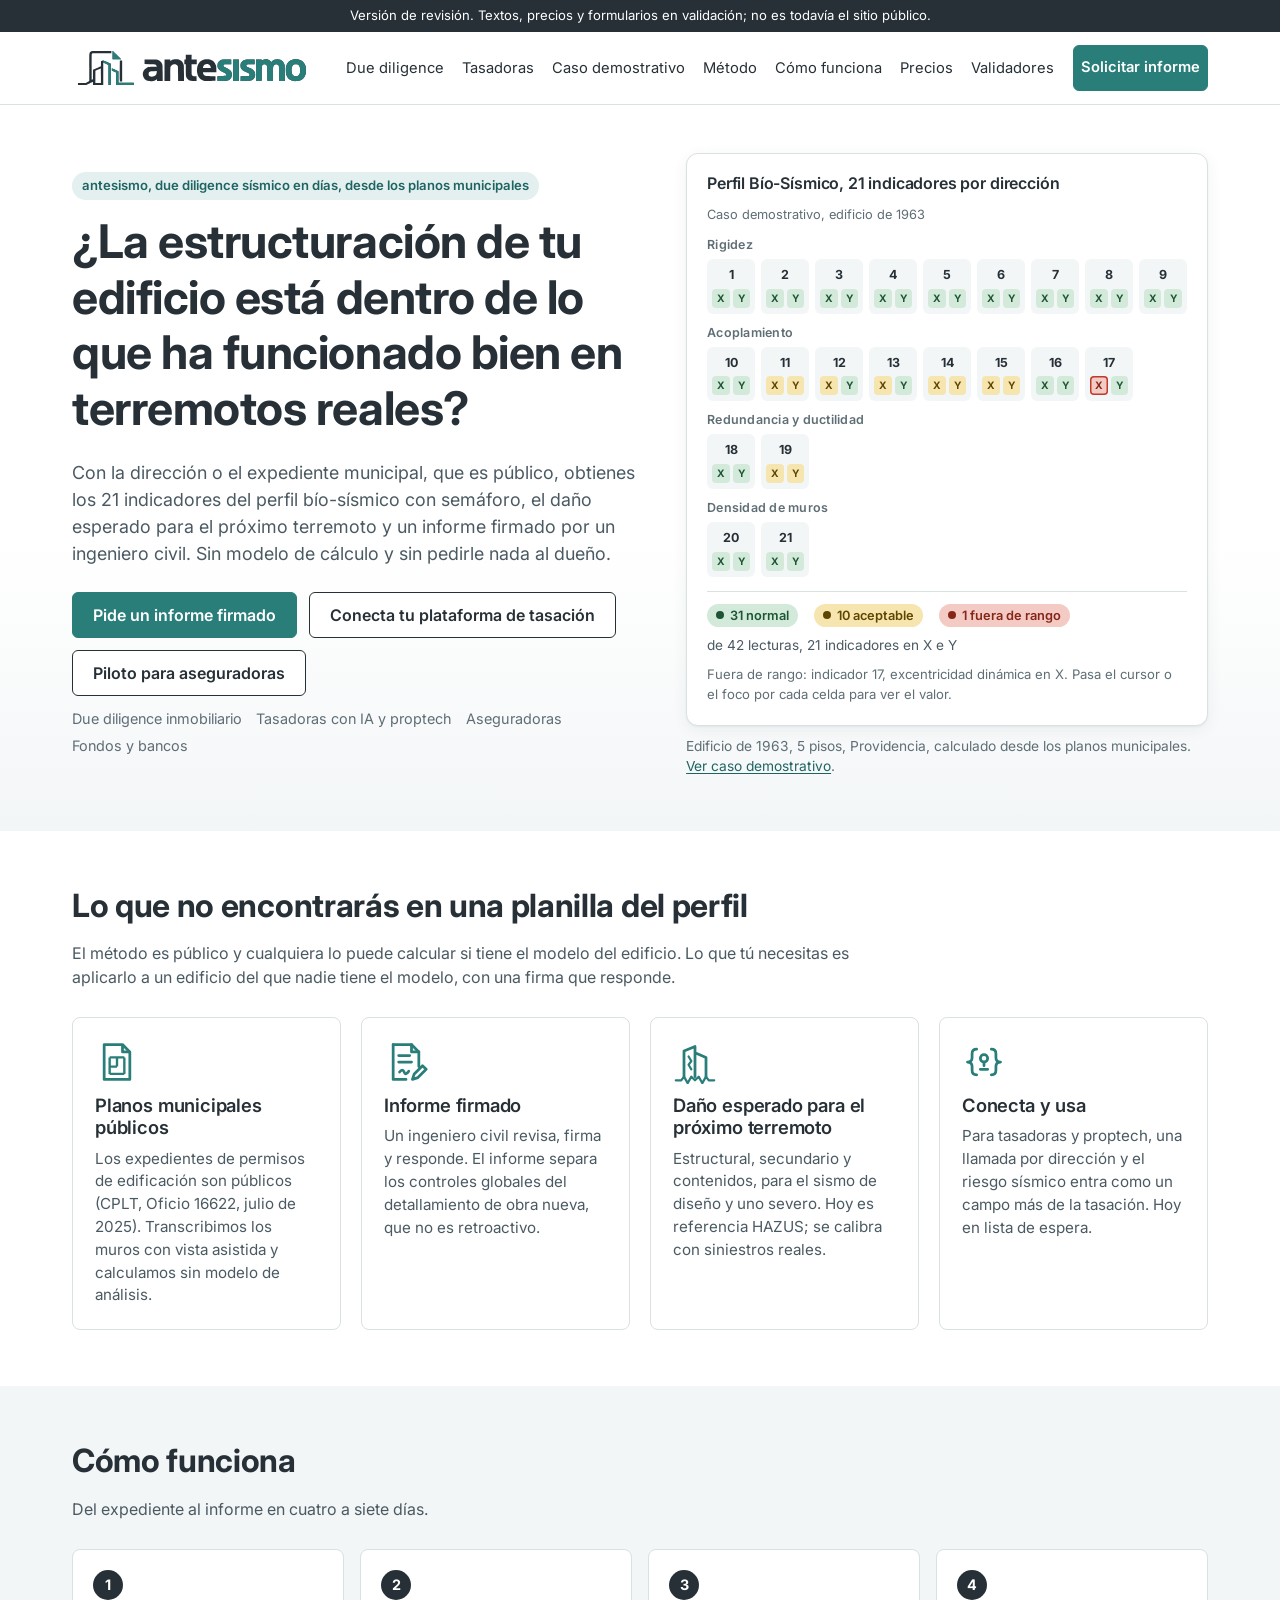
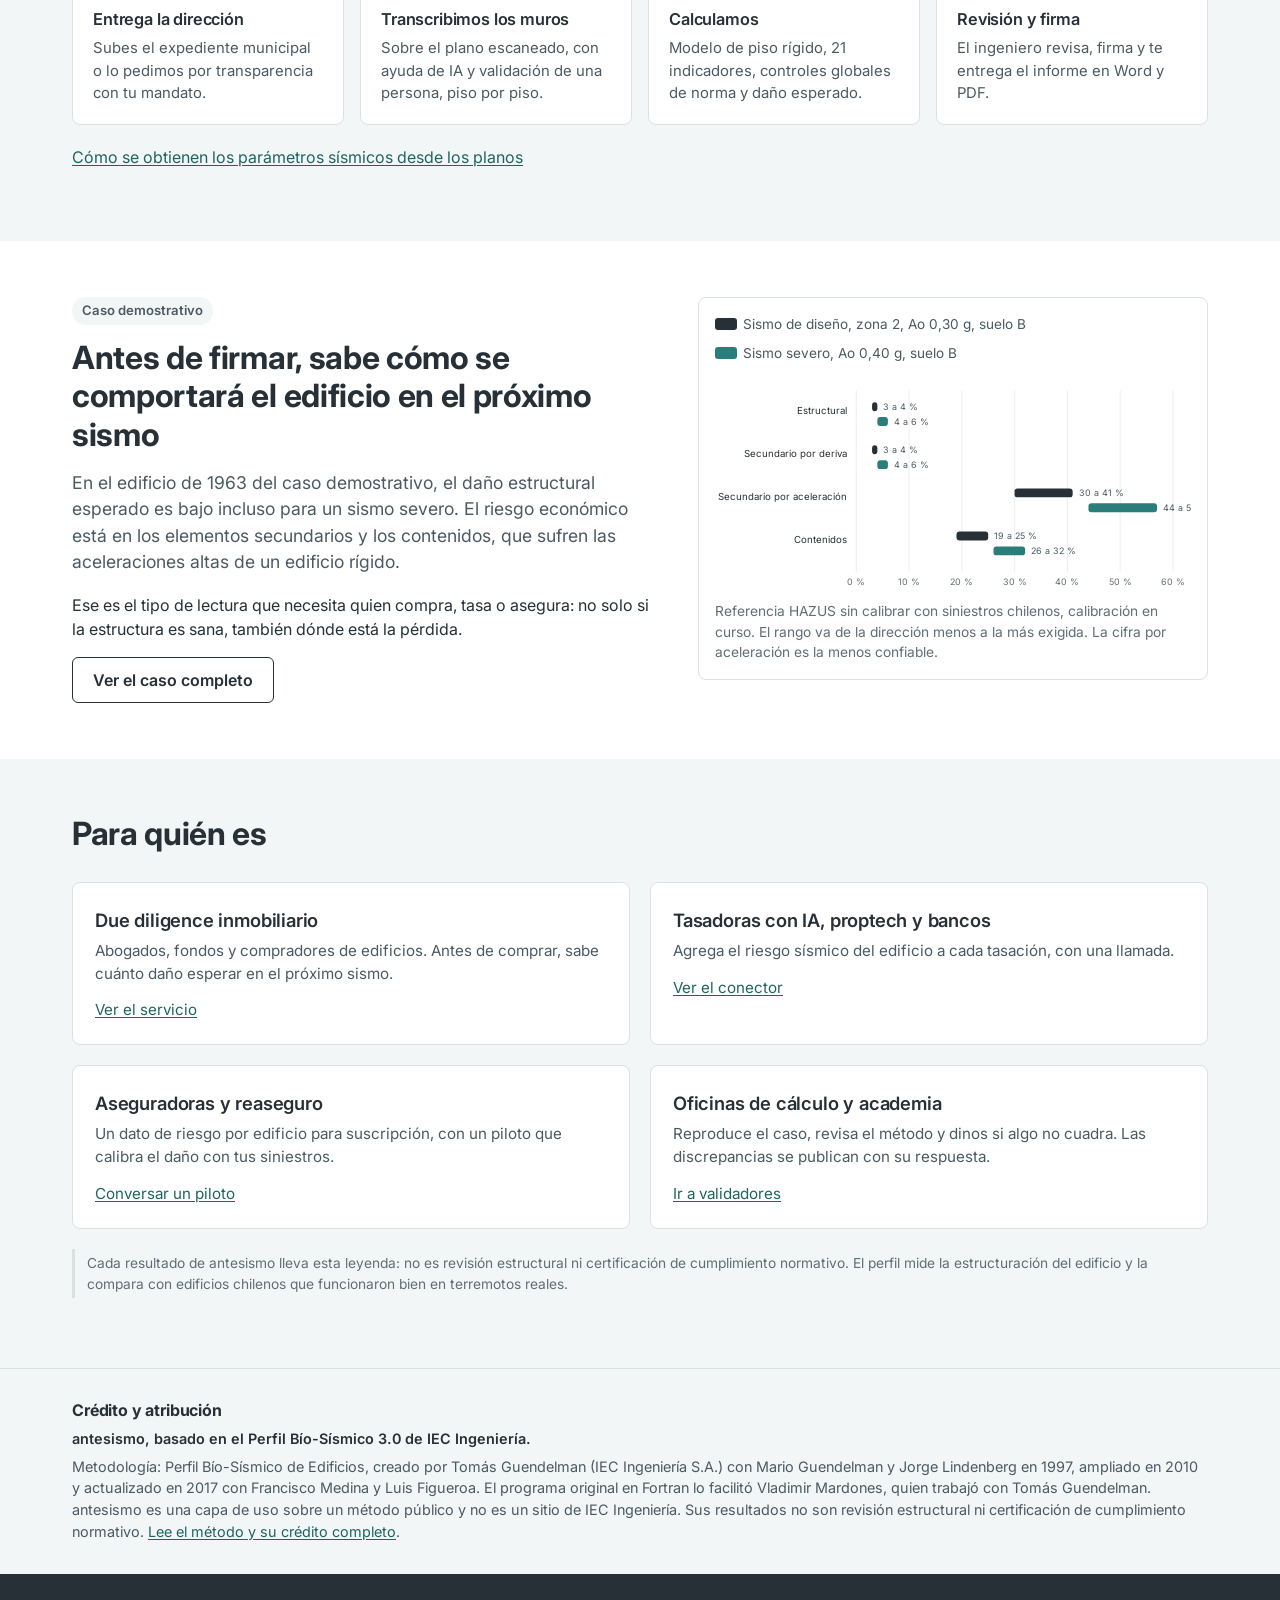
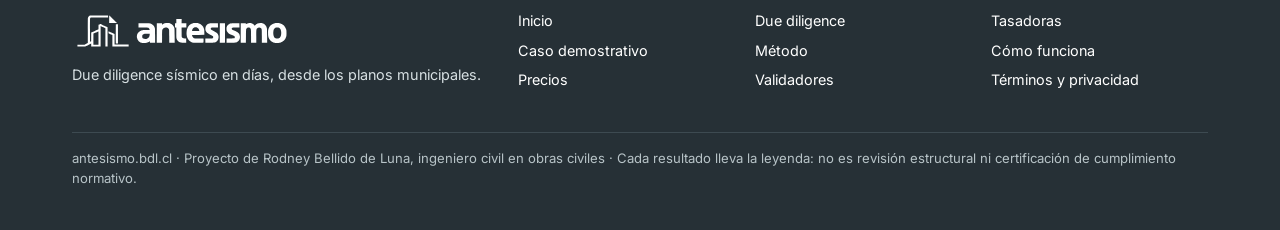
==== index.html @ a91620d3 "Sitio v0 de antesismo con marca, caso demostrativo e ilustraciones Nueve páginas del plan de la web " ====
<!doctype html>
<html lang="es-CL">
<head>
<meta charset="utf-8">
<meta name="viewport" content="width=device-width, initial-scale=1">
<title>antesismo, due diligence sísmico en días, desde los planos municipales</title>
<meta name="description" content="Con los planos de recepción municipal obtienes los 21 indicadores del perfil bío-sísmico, el daño esperado para el próximo terremoto y un informe firmado por un ingeniero civil. Sin modelo de cálculo.">
<meta name="robots" content="noindex, nofollow">
<link rel="canonical" href="https://antesismo.bdl.cl/">
<meta name="theme-color" content="#263036">
<link rel="icon" href="/favicon.ico" sizes="16x16 24x24 32x32 48x48 64x64 128x128 256x256">
<link rel="icon" href="/favicon-48x48.png" type="image/png" sizes="48x48">
<link rel="icon" href="/favicon.svg" type="image/svg+xml" sizes="any">
<link rel="apple-touch-icon" href="/apple-touch-icon.png" sizes="180x180">
<link rel="mask-icon" href="/safari-pinned-tab.svg" color="#297e7a">
<link rel="manifest" href="/site.webmanifest">
<link rel="preconnect" href="https://fonts.googleapis.com">
<link rel="preconnect" href="https://fonts.gstatic.com" crossorigin>
<link rel="stylesheet" href="https://fonts.googleapis.com/css2?family=Inter:wght@400;600;700&display=swap">
<link rel="stylesheet" href="/assets/marca/antesismo.css">
<link rel="stylesheet" href="/assets/css/sitio.css?v=1.0.2">
<meta property="og:site_name" content="antesismo">
<meta property="og:type" content="website">
<meta property="og:locale" content="es_CL">
<meta property="og:url" content="https://antesismo.bdl.cl/">
<meta property="og:title" content="antesismo, due diligence sísmico en días, desde los planos municipales">
<meta property="og:description" content="Con los planos de recepción municipal obtienes los 21 indicadores del perfil bío-sísmico, el daño esperado para el próximo terremoto y un informe firmado por un ingeniero civil. Sin modelo de cálculo.">
<meta property="og:image" content="https://antesismo.bdl.cl/assets/social/antesismo_og_1200x630.png">
<meta property="og:image:width" content="1200">
<meta property="og:image:height" content="630">
<meta property="og:image:alt" content="antesismo, evaluación sísmica de edificios desde planos de recepción municipal">
<meta name="twitter:card" content="summary_large_image">
<script type="application/ld+json">{"@context": "https://schema.org", "@type": "Service", "name": "Due diligence sísmico de edificios", "description": "Perfil bío-sísmico, daño esperado e informe firmado desde los planos municipales.", "url": "https://antesismo.bdl.cl/", "areaServed": {"@type": "Country", "name": "Chile"}, "provider": {"@type": "Organization", "name": "antesismo", "url": "https://antesismo.bdl.cl/"}}</script>
</head>
<body>
<a class="salto" href="#contenido">Saltar al contenido</a>
<div class="aviso-revision">Versión de revisión. Textos, precios y formularios en validación; no es todavía el sitio público.</div>
<header class="encabezado">
<div class="contenedor">
<a class="marca-logo" href="/" aria-label="antesismo, inicio"><img src="/assets/marca/antesismo_isologo_horizontal_color.svg" alt="antesismo" width="240" height="46"></a>
<button class="nav-toggle" type="button" aria-expanded="false" aria-controls="nav-principal">
<svg width="18" height="18" viewBox="0 0 18 18" aria-hidden="true"><path d="M2 4h14M2 9h14M2 14h14" stroke="currentColor" stroke-width="2"/></svg>Menú</button>
<nav class="nav" id="nav-principal" aria-label="Principal">
<a href="/due-diligence/">Due diligence</a>
<a href="/tasadoras/">Tasadoras</a>
<a href="/caso/">Caso demostrativo</a>
<a href="/perfil-bio-sismico/">Método</a>
<a href="/parametros-sismicos/">Cómo funciona</a>
<a href="/precios/">Precios</a>
<a href="/validadores/">Validadores</a>
<a class="boton" href="/due-diligence/#solicitar">Solicitar informe</a>
</nav>
</div>
</header>
<main id="contenido">
<section class="heroe">
<div class="contenedor rejilla">
<div>
<span class="etiqueta">antesismo, due diligence sísmico en días, desde los planos municipales</span>
<h1>¿La estructuración de tu edificio está dentro de lo que ha funcionado bien en terremotos reales?</h1>
<p class="intro">Con la dirección o el expediente municipal, que es público, obtienes los 21 indicadores del perfil bío-sísmico con semáforo, el daño esperado para el próximo terremoto y un informe firmado por un ingeniero civil. Sin modelo de cálculo y sin pedirle nada al dueño.</p>
<div class="botones">
<a class="boton" href="/due-diligence/">Pide un informe firmado</a>
<a class="boton-sec" href="/tasadoras/">Conecta tu plataforma de tasación</a>
<a class="boton-sec" href="/precios/#piloto">Piloto para aseguradoras</a>
</div>
<ul class="segmentos" aria-label="Para quién">
<li>Due diligence inmobiliario</li><li>Tasadoras con IA y proptech</li><li>Aseguradoras</li><li>Fondos y bancos</li>
</ul>
</div>
<div>
<div data-figura="semaforo"><p class="pequeño">El semáforo de 21 indicadores necesita JavaScript. <a href="/caso/">Ver el caso demostrativo</a>.</p></div>
<p class="pequeño" style="margin-top:10px">Edificio de 1963, 5 pisos, Providencia, calculado desde los planos municipales. <a href="/caso/">Ver caso demostrativo</a>.</p>
</div>
</div>
</section>

<section class="seccion">
<div class="contenedor">
<div class="seccion-cabeza">
<h2>Lo que no encontrarás en una planilla del perfil</h2>
<p>El método es público y cualquiera lo puede calcular si tiene el modelo del edificio. Lo que tú necesitas es aplicarlo a un edificio del que nadie tiene el modelo, con una firma que responde.</p>
</div>
<div class="rejilla-4">
<div class="tarjeta"><svg class="icono" viewBox="0 0 48 48" aria-hidden="true" fill="none" stroke="currentColor" stroke-width="3" stroke-linejoin="round">
<path d="M10 5h20l8 8v30H10z"/><path d="M30 5v8h8"/><path d="M16 19h16M16 19v18M24 19v10M16 29h8M32 19v18M16 37h16" stroke-width="2.6"/></svg><h3>Planos municipales públicos</h3><p>Los expedientes de permisos de edificación son públicos (CPLT, Oficio 16622, julio de 2025). Transcribimos los muros con vista asistida y calculamos sin modelo de análisis.</p></div>
<div class="tarjeta"><svg class="icono" viewBox="0 0 48 48" aria-hidden="true" fill="none" stroke="currentColor" stroke-width="3" stroke-linejoin="round" stroke-linecap="round">
<path d="M10 5h20l8 8v16"/><path d="M30 5v8h8"/><path d="M10 5v38h14"/><path d="M16 17h12M16 24h14"/>
<path d="M17 35c2-3 4-3 5 0s3 2 5-1"/><path d="M31 43l2-6 9-9 4 4-9 9z"/></svg><h3>Informe firmado</h3><p>Un ingeniero civil revisa, firma y responde. El informe separa los controles globales del detallamiento de obra nueva, que no es retroactivo.</p></div>
<div class="tarjeta"><svg class="icono" viewBox="0 0 48 48" aria-hidden="true" fill="none" stroke="currentColor" stroke-width="3" stroke-linejoin="round" stroke-linecap="round">
<path d="M12 40V12l12-5v33M24 14l12 5v21"/><path d="M17 18l3 5-3 4 3 5" stroke-width="2.4"/>
<path d="M3 44h6l3-4 4 7 4-7 4 4 4-4 4 7 4-7 3 4h6" stroke-width="2.4"/></svg><h3>Daño esperado para el próximo terremoto</h3><p>Estructural, secundario y contenidos, para el sismo de diseño y uno severo. Hoy es referencia HAZUS; se calibra con siniestros reales.</p></div>
<div class="tarjeta"><svg class="icono" viewBox="0 0 48 48" aria-hidden="true" fill="none" stroke="currentColor" stroke-width="3" stroke-linejoin="round" stroke-linecap="round">
<path d="M16 10c-4 0-5 2-5 5v4c0 3-2 5-5 5 3 0 5 2 5 5v4c0 3 1 5 5 5M32 10c4 0 5 2 5 5v4c0 3 2 5 5 5-3 0-5 2-5 5v4c0 3-1 5-5 5"/>
<circle cx="24" cy="20" r="4"/><path d="M24 24v4M20 32h8"/></svg><h3>Conecta y usa</h3><p>Para tasadoras y proptech, una llamada por dirección y el riesgo sísmico entra como un campo más de la tasación. Hoy en lista de espera.</p></div>
</div>
</div>
</section>

<section class="seccion suave">
<div class="contenedor">
<div class="seccion-cabeza"><h2>Cómo funciona</h2><p>Del expediente al informe en cuatro a siete días.</p></div>
<ol class="pasos">
<li><h3>Entrega la dirección</h3><p>Subes el expediente municipal o lo pedimos por transparencia con tu mandato.</p></li>
<li><h3>Transcribimos los muros</h3><p>Sobre el plano escaneado, con ayuda de IA y validación de una persona, piso por piso.</p></li>
<li><h3>Calculamos</h3><p>Modelo de piso rígido, 21 indicadores, controles globales de norma y daño esperado.</p></li>
<li><h3>Revisión y firma</h3><p>El ingeniero revisa, firma y te entrega el informe en Word y PDF.</p></li>
</ol>
<p style="margin-top:20px"><a href="/parametros-sismicos/">Cómo se obtienen los parámetros sísmicos desde los planos</a></p>
</div>
</section>

<section class="seccion">
<div class="contenedor dos-col">
<div>
<span class="etiqueta gris">Caso demostrativo</span>
<h2>Antes de firmar, sabe cómo se comportará el edificio en el próximo sismo</h2>
<p class="intro">En el edificio de 1963 del caso demostrativo, el daño estructural esperado es bajo incluso para un sismo severo. El riesgo económico está en los elementos secundarios y los contenidos, que sufren las aceleraciones altas de un edificio rígido.</p>
<p>Ese es el tipo de lectura que necesita quien compra, tasa o asegura: no solo si la estructura es sana, también dónde está la pérdida.</p>
<a class="boton-sec" href="/caso/">Ver el caso completo</a>
</div>
<div data-figura="dano"><div class="tabla-envoltura"><table>
<caption class="visual-oculto">Daño esperado como fracción del valor de cada componente</caption>
<thead><tr><th>Escenario</th><th class="num">Estructural</th><th class="num">Secundario por deriva</th><th class="num">Secundario por aceleración</th><th class="num">Contenidos</th></tr></thead>
<tbody><tr><td>Sismo de diseño, zona 2, Ao 0,30 g, suelo B</td><td class="num">3 a 4 %</td><td class="num">3 a 4 %</td><td class="num">30 a 41 %</td><td class="num">19 a 25 %</td></tr><tr><td>Sismo severo, Ao 0,40 g, suelo B</td><td class="num">4 a 6 %</td><td class="num">4 a 6 %</td><td class="num">44 a 57 %</td><td class="num">26 a 32 %</td></tr></tbody></table></div></div>
</div>
</section>

<section class="seccion suave">
<div class="contenedor">
<div class="seccion-cabeza"><h2>Para quién es</h2></div>
<div class="rejilla-2">
<div class="tarjeta"><h3>Due diligence inmobiliario</h3><p>Abogados, fondos y compradores de edificios. Antes de comprar, sabe cuánto daño esperar en el próximo sismo.</p><p style="margin-top:14px"><a href="/due-diligence/">Ver el servicio</a></p></div>
<div class="tarjeta"><h3>Tasadoras con IA, proptech y bancos</h3><p>Agrega el riesgo sísmico del edificio a cada tasación, con una llamada.</p><p style="margin-top:14px"><a href="/tasadoras/">Ver el conector</a></p></div>
<div class="tarjeta"><h3>Aseguradoras y reaseguro</h3><p>Un dato de riesgo por edificio para suscripción, con un piloto que calibra el daño con tus siniestros.</p><p style="margin-top:14px"><a href="/precios/#piloto">Conversar un piloto</a></p></div>
<div class="tarjeta"><h3>Oficinas de cálculo y academia</h3><p>Reproduce el caso, revisa el método y dinos si algo no cuadra. Las discrepancias se publican con su respuesta.</p><p style="margin-top:14px"><a href="/validadores/">Ir a validadores</a></p></div>
</div>
<p class="leyenda">Cada resultado de antesismo lleva esta leyenda: no es revisión estructural ni certificación de cumplimiento normativo. El perfil mide la estructuración del edificio y la compara con edificios chilenos que funcionaron bien en terremotos reales.</p>
</div>
</section>
</main>
<section class="credito" aria-labelledby="credito-t">
<div class="contenedor">
<h2 id="credito-t">Crédito y atribución</h2>
<p class="descriptor">antesismo, basado en el Perfil Bío-Sísmico 3.0 de IEC Ingeniería.</p>
<p class="mb-0">Metodología: Perfil Bío-Sísmico de Edificios, creado por Tomás Guendelman (IEC Ingeniería S.A.) con Mario Guendelman y Jorge Lindenberg en 1997, ampliado en 2010 y actualizado en 2017 con Francisco Medina y Luis Figueroa. El programa original en Fortran lo facilitó Vladimir Mardones, quien trabajó con Tomás Guendelman. antesismo es una capa de uso sobre un método público y no es un sitio de IEC Ingeniería. Sus resultados no son revisión estructural ni certificación de cumplimiento normativo. <a href="/perfil-bio-sismico/">Lee el método y su crédito completo</a>.</p>
</div>
</section>
<footer class="pie">
<div class="contenedor">
<div>
<img src="/assets/marca/antesismo_isologo_horizontal_blanco.svg" alt="antesismo" width="220" height="42">
<p>Due diligence sísmico en días, desde los planos municipales.</p>
</div>
<nav aria-label="Pie de página">
<a href="/">Inicio</a>
<a href="/due-diligence/">Due diligence</a>
<a href="/tasadoras/">Tasadoras</a>
<a href="/caso/">Caso demostrativo</a>
<a href="/perfil-bio-sismico/">Método</a>
<a href="/parametros-sismicos/">Cómo funciona</a>
<a href="/precios/">Precios</a>
<a href="/validadores/">Validadores</a>
<a href="/legal/">Términos y privacidad</a>
</nav>
<p class="final">antesismo.bdl.cl · Proyecto de Rodney Bellido de Luna, ingeniero civil en obras civiles · Cada resultado lleva la leyenda: no es revisión estructural ni certificación de cumplimiento normativo.</p>
</div>
</footer>
<script src="/assets/js/sitio.js?v=1.0.2"></script>
<script src="/assets/js/datos-caso.js?v=1.0.2"></script>
<script src="/assets/js/perfil.js?v=1.0.2"></script>
</body>
</html>
---- assets/marca/antesismo.css ----
/* Identidad de antesismo. Inter es opcional; Arial funciona sin descargas. */
:root {
  --antesismo-grafito: #263036;
  --antesismo-verde: #297e7a;
  --antesismo-blanco: #ffffff;
  --antesismo-fondo: #f3f6f7;
  --antesismo-borde: #d9e1e3;
  --antesismo-font: "Inter", Arial, sans-serif;
}
.antesismo-texto { font-family: var(--antesismo-font); color: var(--antesismo-grafito); font-size: 1rem; line-height: 1.5; }
.antesismo-logo { display: block; width: 240px; max-width: 100%; height: auto; }
.antesismo-logo-vertical { display: block; width: 240px; max-width: 100%; height: auto; }
.antesismo-isotipo { display: block; width: 64px; height: auto; }
.antesismo-boton { display: inline-flex; align-items: center; padding: 12px 20px; border: 0; border-radius: 6px; background: var(--antesismo-verde); color: white; font: 600 1rem/1.25 var(--antesismo-font); text-decoration: none; }
.antesismo-boton:focus-visible { outline: 3px solid var(--antesismo-grafito); outline-offset: 3px; }
@media (max-width: 640px) { .antesismo-logo { width: 220px; } }
---- assets/css/sitio.css ----
/* antesismo, hoja de estilos del sitio. Colores y tipografía del kit de marca v1. */
:root {
  --grafito: #263036;
  --grafito-2: #3a474f;
  --verde: #297e7a;
  --verde-osc: #1f6461;
  --verde-suave: #e3f0ef;
  --blanco: #ffffff;
  --fondo: #f3f6f7;
  --borde: #d9e1e3;
  --texto: #263036;
  --texto-2: #4b5a62;
  --texto-3: #5f6e75;
  /* Semáforo del perfil: tinte de banda, texto sobre tinte (contraste mayor a 4.5:1) */
  --normal-bg: #d3eadb;   --normal-tx: #1d5634;  --normal-mk: #2f8a52;
  --acept-bg: #f6e5ae;    --acept-tx: #5f4600;   --acept-mk: #b8860b;
  --fuera-bg: #f4cbc4;    --fuera-tx: #852619;   --fuera-mk: #c0392b;
  --ladrillo: #a8672f;
  --font: "Inter", Arial, sans-serif;
  --radio: 8px;
  --sombra: 0 1px 2px rgba(38, 48, 54, .06), 0 4px 16px rgba(38, 48, 54, .06);
  --ancho: 1200px;
}

*, *::before, *::after { box-sizing: border-box; }
html { -webkit-text-size-adjust: 100%; scroll-behavior: smooth; }
body {
  margin: 0; background: var(--blanco); color: var(--texto);
  font: 400 1rem/1.5 var(--font); overflow-x: hidden;
}
img, svg { max-width: 100%; }
a { color: var(--verde-osc); text-underline-offset: 2px; }
a:hover { color: var(--grafito); }
:focus-visible { outline: 3px solid var(--verde); outline-offset: 2px; border-radius: 3px; }
h1, h2, h3, h4 { line-height: 1.2; margin: 0 0 .5em; color: var(--grafito); letter-spacing: -0.01em; }
h1 { font-size: clamp(1.9rem, 4.2vw, 2.9rem); font-weight: 700; }
h2 { font-size: clamp(1.45rem, 2.6vw, 2rem); font-weight: 700; }
h3 { font-size: 1.15rem; font-weight: 600; }
p { margin: 0 0 1em; }
.contenedor { width: 100%; max-width: var(--ancho); margin: 0 auto; padding: 0 16px; }
@media (min-width: 720px) { .contenedor { padding: 0 32px; } }
.salto { position: absolute; left: -999px; top: 8px; background: var(--grafito); color: #fff; padding: 8px 12px; z-index: 100; }
.salto:focus { left: 8px; }
.visual-oculto { position: absolute !important; width: 1px; height: 1px; overflow: hidden; clip: rect(0 0 0 0); white-space: nowrap; }

/* Aviso de versión de revisión */
.aviso-revision { background: var(--grafito); color: #fff; font-size: .82rem; text-align: center; padding: 6px 16px; }

/* Encabezado */
.encabezado { position: sticky; top: 0; z-index: 50; background: rgba(255,255,255,.97); border-bottom: 1px solid var(--borde); backdrop-filter: saturate(1.2) blur(6px); }
.encabezado .contenedor { display: flex; align-items: center; justify-content: space-between; gap: 16px; min-height: 72px; }
.marca-logo { display: block; flex: 0 0 auto; line-height: 0; }
.marca-logo img { width: 240px; height: auto; display: block; }
@media (max-width: 400px) { .marca-logo img { width: 220px; } }
.nav { display: flex; align-items: center; gap: 4px; }
.nav a { color: var(--grafito); text-decoration: none; font-size: .95rem; padding: 8px 10px; border-radius: 6px; white-space: nowrap; }
.nav a:hover { background: var(--fondo); }
.nav a[aria-current="page"] { color: var(--verde-osc); font-weight: 600; box-shadow: inset 0 -2px 0 var(--verde); border-radius: 0; }
.nav .boton { margin-left: 8px; color: #fff; }
.nav .boton:hover { background: var(--verde-osc); }
.nav-toggle { display: none; background: none; border: 1px solid var(--borde); border-radius: 6px; padding: 8px 10px; font: 600 .9rem var(--font); color: var(--grafito); cursor: pointer; }
@media (max-width: 1280px) and (min-width: 1181px) { .nav a { padding: 8px 7px; font-size: .92rem; } }
@media (max-width: 1180px) {
  .nav-toggle { display: inline-flex; align-items: center; gap: 6px; }
  .nav { display: none; position: absolute; left: 0; right: 0; top: 100%; background: #fff; border-bottom: 1px solid var(--borde); flex-direction: column; align-items: stretch; padding: 8px 16px 16px; box-shadow: var(--sombra); }
  .nav.abierto { display: flex; }
  .nav a { padding: 12px 8px; border-bottom: 1px solid var(--fondo); }
  .nav a[aria-current="page"] { box-shadow: inset 3px 0 0 var(--verde); padding-left: 12px; }
  .nav .boton { margin: 12px 0 0; justify-content: center; }
}

/* Botones */
.boton, .boton-sec {
  display: inline-flex; align-items: center; justify-content: center; gap: 8px; min-height: 46px;
  padding: 12px 20px; border-radius: 6px; font: 600 1rem/1.25 var(--font); text-decoration: none; cursor: pointer; text-align: center;
}
.boton { background: var(--verde); color: #fff; border: 1px solid var(--verde); }
.boton:hover { background: var(--verde-osc); color: #fff; }
.boton-sec { background: #fff; color: var(--grafito); border: 1px solid var(--grafito); }
.boton-sec:hover { background: var(--fondo); color: var(--grafito); }
.botones { display: flex; flex-wrap: wrap; gap: 12px; margin: 24px 0 12px; }

/* Etiquetas */
.etiqueta { display: inline-block; background: var(--verde-suave); color: var(--verde-osc); font-size: .82rem; font-weight: 600; padding: 4px 10px; border-radius: 999px; margin-bottom: 14px; }
.etiqueta.gris { background: var(--fondo); color: var(--texto-2); }

/* Secciones */
.seccion { padding: 56px 0; }
.seccion.suave { background: var(--fondo); }
.seccion.oscura { background: var(--grafito); color: #e8eef0; }
.seccion.oscura h2, .seccion.oscura h3 { color: #fff; }
.seccion.oscura a { color: #fff; }
.intro { font-size: 1.1rem; color: var(--texto-2); max-width: 760px; }
.seccion-cabeza { max-width: 780px; margin-bottom: 28px; }
.seccion-cabeza p { color: var(--texto-2); }

/* Héroe */
.heroe { padding: 48px 0 40px; background: linear-gradient(180deg, #fff 0%, #fff 60%, var(--fondo) 100%); }
.heroe .rejilla { display: grid; grid-template-columns: 1.1fr 1fr; gap: 40px; align-items: center; }
@media (max-width: 960px) { .heroe .rejilla { grid-template-columns: 1fr; } }
.heroe .intro { font-size: 1.12rem; }
.segmentos { display: flex; flex-wrap: wrap; gap: 6px 14px; font-size: .9rem; color: var(--texto-3); margin-top: 8px; padding: 0; list-style: none; }

/* Tarjetas y rejillas */
.rejilla-2, .rejilla-3, .rejilla-4 { display: grid; gap: 20px; }
.rejilla-2 { grid-template-columns: repeat(2, minmax(0, 1fr)); }
.rejilla-3 { grid-template-columns: repeat(3, minmax(0, 1fr)); }
.rejilla-4 { grid-template-columns: repeat(4, minmax(0, 1fr)); }
@media (max-width: 960px) { .rejilla-3, .rejilla-4 { grid-template-columns: repeat(2, minmax(0, 1fr)); } }
@media (max-width: 640px) { .rejilla-2, .rejilla-3, .rejilla-4 { grid-template-columns: 1fr; } }
.tarjeta { background: #fff; border: 1px solid var(--borde); border-radius: var(--radio); padding: 22px; }
.tarjeta.sombra { box-shadow: var(--sombra); }
.tarjeta h3 { margin-top: 4px; }
.tarjeta p { color: var(--texto-2); font-size: .95rem; margin-bottom: 0; }
.tarjeta .icono { width: 44px; height: 44px; color: var(--verde); margin-bottom: 10px; display: block; }
.panel { background: var(--fondo); border-radius: var(--radio); padding: 24px; }
.panel-blanco { background: #fff; border: 1px solid var(--borde); border-radius: var(--radio); padding: 24px; box-shadow: var(--sombra); }

/* Listas con viñeta */
.lista-check { list-style: none; padding: 0; margin: 0 0 1em; }
.lista-check li { position: relative; padding-left: 30px; margin-bottom: 10px; }
.lista-check li::before { content: ""; position: absolute; left: 0; top: .2em; width: 18px; height: 18px; border-radius: 50%; background: var(--verde) url("data:image/svg+xml,%3Csvg xmlns='http://www.w3.org/2000/svg' viewBox='0 0 18 18'%3E%3Cpath d='M5 9.2l2.6 2.6L13 6.4' fill='none' stroke='%23fff' stroke-width='2' stroke-linecap='round' stroke-linejoin='round'/%3E%3C/svg%3E") center/18px no-repeat; }
.lista-no { list-style: none; padding: 0; margin: 0; }
.lista-no li { position: relative; padding-left: 30px; margin-bottom: 10px; color: var(--texto-2); }
.lista-no li::before { content: ""; position: absolute; left: 3px; top: .55em; width: 12px; height: 2px; background: var(--texto-3); }

/* Pasos */
.pasos { counter-reset: paso; display: grid; grid-template-columns: repeat(4, minmax(0, 1fr)); gap: 16px; list-style: none; padding: 0; margin: 0; }
@media (max-width: 960px) { .pasos { grid-template-columns: repeat(2, minmax(0, 1fr)); } }
@media (max-width: 560px) { .pasos { grid-template-columns: 1fr; } }
.pasos li { background: #fff; border: 1px solid var(--borde); border-radius: var(--radio); padding: 20px; counter-increment: paso; }
.pasos li::before { content: counter(paso); display: inline-flex; width: 30px; height: 30px; align-items: center; justify-content: center; border-radius: 50%; background: var(--grafito); color: #fff; font-weight: 700; font-size: .9rem; margin-bottom: 10px; }
.pasos h3 { font-size: 1.02rem; }
.pasos p { color: var(--texto-2); font-size: .93rem; margin: 0; }

/* Línea de tiempo */
.linea { list-style: none; padding: 0; margin: 0; }
.linea li { display: grid; grid-template-columns: 104px 1fr; gap: 14px; padding: 12px 0; border-bottom: 1px solid var(--borde); }
.linea li:last-child { border-bottom: 0; }
.linea .dia { background: var(--grafito); color: #fff; font-weight: 600; font-size: .85rem; border-radius: 999px; padding: 4px 10px; text-align: center; align-self: start; }
.linea p { margin: 0; color: var(--texto-2); }

/* Preguntas */
.preguntas details { background: #fff; border: 1px solid var(--borde); border-radius: var(--radio); padding: 0; margin-bottom: 12px; }
.preguntas summary { cursor: pointer; padding: 16px 20px; font-weight: 600; color: var(--grafito); list-style: none; display: flex; justify-content: space-between; gap: 12px; }
.preguntas summary::-webkit-details-marker { display: none; }
.preguntas summary::after { content: "+"; color: var(--verde); font-size: 1.3rem; line-height: 1; }
.preguntas details[open] summary::after { content: "\2212"; }
.preguntas details > div { padding: 0 20px 16px; color: var(--texto-2); }

/* Tablas */
.tabla-envoltura { overflow-x: auto; -webkit-overflow-scrolling: touch; border: 1px solid var(--borde); border-radius: var(--radio); background: #fff; }
table { border-collapse: collapse; width: 100%; font-size: .93rem; }
th, td { text-align: left; padding: 10px 14px; border-bottom: 1px solid var(--borde); vertical-align: top; }
th { background: var(--fondo); font-weight: 600; color: var(--grafito); }
tr:last-child td { border-bottom: 0; }
td.num, th.num { text-align: right; font-variant-numeric: tabular-nums; white-space: nowrap; }

/* Pastillas de estado */
.estado { display: inline-flex; align-items: center; gap: 6px; font-size: .8rem; font-weight: 600; padding: 2px 9px; border-radius: 999px; white-space: nowrap; }
.estado::before { content: ""; width: 8px; height: 8px; border-radius: 50%; background: currentColor; }
.estado.normal { background: var(--normal-bg); color: var(--normal-tx); }
.estado.aceptable { background: var(--acept-bg); color: var(--acept-tx); }
.estado.fuera { background: var(--fuera-bg); color: var(--fuera-tx); }
.estado.verde { background: var(--normal-bg); color: var(--normal-tx); }
.estado.amarillo { background: var(--acept-bg); color: var(--acept-tx); }
.estado.rojo { background: var(--fuera-bg); color: var(--fuera-tx); }

/* Leyenda legal */
.leyenda { font-size: .86rem; color: var(--texto-3); border-left: 3px solid var(--borde); padding: 4px 0 4px 12px; margin-top: 20px; }

/* Semáforo de 21 */
.semaforo { background: #fff; border: 1px solid var(--borde); border-radius: 12px; padding: 20px; box-shadow: var(--sombra); }
.semaforo-cabeza { display: flex; justify-content: space-between; align-items: baseline; gap: 12px; flex-wrap: wrap; margin-bottom: 14px; }
.semaforo-cabeza h3 { margin: 0; font-size: 1rem; }
.semaforo-cabeza span { font-size: .8rem; color: var(--texto-3); }
.semaforo-grupo { margin-bottom: 12px; }
.semaforo-grupo h4 { font-size: .78rem; font-weight: 600; color: var(--texto-3); margin: 0 0 6px; text-transform: none; letter-spacing: .02em; }
.semaforo-celdas { display: grid; grid-template-columns: repeat(9, minmax(0, 1fr)); gap: 6px; }
@media (max-width: 520px) { .semaforo-celdas { grid-template-columns: repeat(5, minmax(0, 1fr)); } }
.celda { position: relative; border-radius: 6px; background: var(--fondo); padding: 6px 4px 5px; text-align: center; cursor: default; border: 1px solid transparent; }
.celda:hover, .celda:focus-visible { border-color: var(--grafito); }
.celda b { display: block; font-size: .78rem; color: var(--grafito); margin-bottom: 4px; }
.celda .xy { display: flex; justify-content: center; gap: 3px; }
.celda .xy i { display: inline-flex; width: 19px; height: 19px; border-radius: 4px; font: 700 .64rem/19px var(--font); font-style: normal; justify-content: center; }
.xy .normal { background: var(--normal-bg); color: var(--normal-tx); }
.xy .aceptable { background: var(--acept-bg); color: var(--acept-tx); }
.xy .fuera { background: var(--fuera-bg); color: var(--fuera-tx); box-shadow: inset 0 0 0 1.5px var(--fuera-mk); }
.semaforo-resumen { display: flex; flex-wrap: wrap; gap: 8px 16px; margin-top: 14px; padding-top: 12px; border-top: 1px solid var(--borde); font-size: .85rem; color: var(--texto-2); align-items: center; }
.semaforo-pie { font-size: .82rem; color: var(--texto-3); margin: 10px 0 0; }

/* Información emergente */
.tip { position: fixed; z-index: 200; pointer-events: none; background: var(--grafito); color: #fff; font-size: .82rem; line-height: 1.4; padding: 8px 10px; border-radius: 6px; max-width: 280px; box-shadow: 0 6px 20px rgba(0,0,0,.18); opacity: 0; transition: opacity .1s; }
.tip.visible { opacity: 1; }
.tip strong { display: block; margin-bottom: 2px; }

/* Bandas de 21 indicadores */
.bandas-leyenda { display: flex; flex-wrap: wrap; gap: 8px 18px; font-size: .85rem; color: var(--texto-2); margin-bottom: 18px; align-items: center; }
.bandas-leyenda .muestra { display: inline-block; width: 22px; height: 12px; border-radius: 3px; vertical-align: -1px; margin-right: 6px; }
.mk { display: inline-block; vertical-align: -2px; margin-right: 6px; }
.mk-x { width: 13px; height: 13px; border-radius: 50%; background: var(--grafito); box-shadow: 0 0 0 2px #fff; }
.mk-y { width: 12px; height: 12px; border-radius: 2px; background: var(--verde); box-shadow: 0 0 0 2px #fff; transform: rotate(45deg); }
.bandas-grupo { margin-bottom: 22px; }
.bandas-grupo > h3 { font-size: .95rem; margin-bottom: 10px; color: var(--texto-2); }
.fila { display: grid; grid-template-columns: minmax(0, 330px) minmax(0, 1fr) 150px; gap: 14px; align-items: center; padding: 10px 0; border-top: 1px solid var(--fondo); }
.fila .nom { font-size: .88rem; color: var(--grafito); }
.fila .nom b { color: var(--texto-3); font-weight: 600; margin-right: 4px; }
.fila .val { font-size: .82rem; color: var(--texto-2); font-variant-numeric: tabular-nums; display: flex; flex-direction: column; gap: 3px; align-items: flex-start; }
.pista { position: relative; height: 34px; }
.pista .tramos { position: absolute; left: 0; right: 0; top: 4px; height: 14px; display: flex; gap: 2px; }
.pista .tramos span { height: 100%; border-radius: 2px; }
.pista .t-normal { background: var(--normal-bg); }
.pista .t-aceptable { background: var(--acept-bg); }
.pista .t-fuera { background: var(--fuera-bg); }
.pista .marca { position: absolute; top: 11px; transform: translate(-50%, -50%); cursor: default; }
.pista .marca.x { width: 13px; height: 13px; border-radius: 50%; background: var(--grafito); box-shadow: 0 0 0 2px #fff; top: 8px; }
.pista .marca.y { width: 11px; height: 11px; border-radius: 2px; background: var(--verde); box-shadow: 0 0 0 2px #fff; transform: translate(-50%, -50%) rotate(45deg); top: 15px; }
.pista .marca::after { content: ""; position: absolute; inset: -10px; }
.pista .ticks { position: absolute; left: 0; right: 0; top: 21px; height: 12px; font-size: .68rem; color: var(--texto-3); }
.pista .ticks span { position: absolute; transform: translateX(-50%); white-space: nowrap; }
.pista .ticks span:first-child { transform: none; }
.pista .ticks span:last-child { transform: translateX(-100%); }
@media (max-width: 820px) {
  .fila { grid-template-columns: 1fr; gap: 6px; }
  .fila .val { flex-direction: row; flex-wrap: wrap; gap: 6px; }
}

/* Figuras SVG */
figure { margin: 0; }
figcaption { font-size: .86rem; color: var(--texto-3); margin-top: 10px; }
.figura { background: #fff; border: 1px solid var(--borde); border-radius: var(--radio); padding: 16px; }
.figura svg { display: block; width: 100%; height: auto; }
.ilustracion svg { display: block; width: 100%; height: auto; }

/* Código */
pre.codigo { background: var(--grafito); color: #e6eef0; border-radius: var(--radio); padding: 18px; overflow-x: auto; font: 400 .85rem/1.6 ui-monospace, "Cascadia Mono", Consolas, monospace; margin: 0; }
pre.codigo .k { color: #8fd3cf; }
pre.codigo .s { color: #f3d58b; }
pre.codigo .c { color: #9aa8ae; }

/* Ficha de tasación simulada */
.ficha { background: #fff; border: 1px solid var(--borde); border-radius: 10px; padding: 20px; box-shadow: var(--sombra); }
.ficha .meta { font-size: .8rem; color: var(--texto-3); }
.ficha h3 { display: flex; justify-content: space-between; align-items: center; gap: 10px; flex-wrap: wrap; margin: 8px 0 6px; }
.ficha .sub { font-size: .86rem; color: var(--texto-2); margin-bottom: 12px; }
.ficha table { font-size: .85rem; }
.ficha th, .ficha td { padding: 7px 8px; }

/* Precios */
.oferta { display: flex; flex-direction: column; }
.oferta .precio { font-size: 1.05rem; font-weight: 600; color: var(--grafito); background: var(--fondo); border-radius: 6px; padding: 10px 12px; margin: 14px 0; }
.oferta .precio small { display: block; font-weight: 400; color: var(--texto-3); font-size: .82rem; }
.oferta .lista-check { font-size: .93rem; flex: 1; }
.oferta.destacada { border: 2px solid var(--verde); }

/* Formularios */
.formulario { display: grid; gap: 14px; }
.formulario .doble { display: grid; grid-template-columns: 1fr 1fr; gap: 14px; }
@media (max-width: 640px) { .formulario .doble { grid-template-columns: 1fr; } }
.formulario label { display: grid; gap: 6px; font-size: .9rem; font-weight: 600; color: var(--grafito); }
.formulario input, .formulario select, .formulario textarea { font: 400 1rem var(--font); padding: 11px 12px; border: 1px solid #b9c6ca; border-radius: 6px; background: #fff; color: var(--grafito); width: 100%; }
.formulario textarea { min-height: 110px; resize: vertical; }
.formulario .nota { font-size: .82rem; color: var(--texto-3); font-weight: 400; }
.form-estado { display: none; background: var(--acept-bg); color: var(--acept-tx); border-radius: 6px; padding: 12px 14px; font-size: .92rem; }
.form-estado.visible { display: block; }

/* Capas (método) */
.capa { display: grid; grid-template-columns: 56px 1fr; gap: 16px; padding: 18px 0; border-top: 1px solid var(--borde); }
.capa:first-child { border-top: 0; }
.capa .num { width: 44px; height: 44px; border-radius: 10px; display: inline-flex; align-items: center; justify-content: center; font-weight: 700; color: #fff; background: var(--grafito); }
.capa.publica .num { background: #7f8f96; }
.capa.propia .num { background: var(--verde); }
.capa h3 { margin-bottom: 4px; }
.capa p { margin: 0; color: var(--texto-2); }

/* Crédito y pie */
.credito { background: var(--fondo); border-top: 1px solid var(--borde); padding: 32px 0; font-size: .9rem; color: var(--texto-2); }
.credito h2 { font-size: 1rem; margin-bottom: 8px; }
.credito .descriptor { font-weight: 600; color: var(--grafito); margin-bottom: 6px; }
.pie { background: var(--grafito); color: #d7e0e3; padding: 36px 0 28px; font-size: .9rem; }
.pie .contenedor { display: grid; grid-template-columns: 1.2fr 2fr; gap: 32px; }
@media (max-width: 820px) { .pie .contenedor { grid-template-columns: 1fr; } }
.pie img { width: 220px; height: auto; display: block; margin-bottom: 12px; }
.pie a { color: #fff; text-decoration: none; }
.pie a:hover { text-decoration: underline; color: #fff; }
.pie nav { display: grid; grid-template-columns: repeat(auto-fill, minmax(180px, 1fr)); gap: 8px 20px; align-content: start; }
.pie .final { grid-column: 1 / -1; border-top: 1px solid #3d4a51; padding-top: 16px; font-size: .82rem; color: #b8c4c8; }

/* Estado del proyecto (validadores) */
.estado-proyecto { display: grid; grid-template-columns: repeat(3, minmax(0, 1fr)); gap: 16px; }
@media (max-width: 860px) { .estado-proyecto { grid-template-columns: 1fr; } }
.estado-proyecto .col { border-radius: var(--radio); padding: 18px; border: 1px solid var(--borde); background: #fff; }
.estado-proyecto .col h3 { display: flex; align-items: center; gap: 8px; font-size: 1rem; }
.estado-proyecto ul { margin: 0; padding-left: 18px; color: var(--texto-2); font-size: .93rem; }
.estado-proyecto li { margin-bottom: 8px; }

/* Utilidades */
.mt-0 { margin-top: 0; } .mb-0 { margin-bottom: 0; }
.centro { text-align: center; }
.dos-col { display: grid; grid-template-columns: 1.15fr 1fr; gap: 40px; align-items: start; }
@media (max-width: 960px) { .dos-col { grid-template-columns: 1fr; gap: 28px; } }
.dos-col > *, .rejilla > *, .rejilla-2 > *, .rejilla-3 > *, .rejilla-4 > * { min-width: 0; }
.pequeño { font-size: .86rem; color: var(--texto-3); }
.pendiente { background: var(--acept-bg); color: var(--acept-tx); font-size: .8rem; font-weight: 600; padding: 1px 8px; border-radius: 4px; }
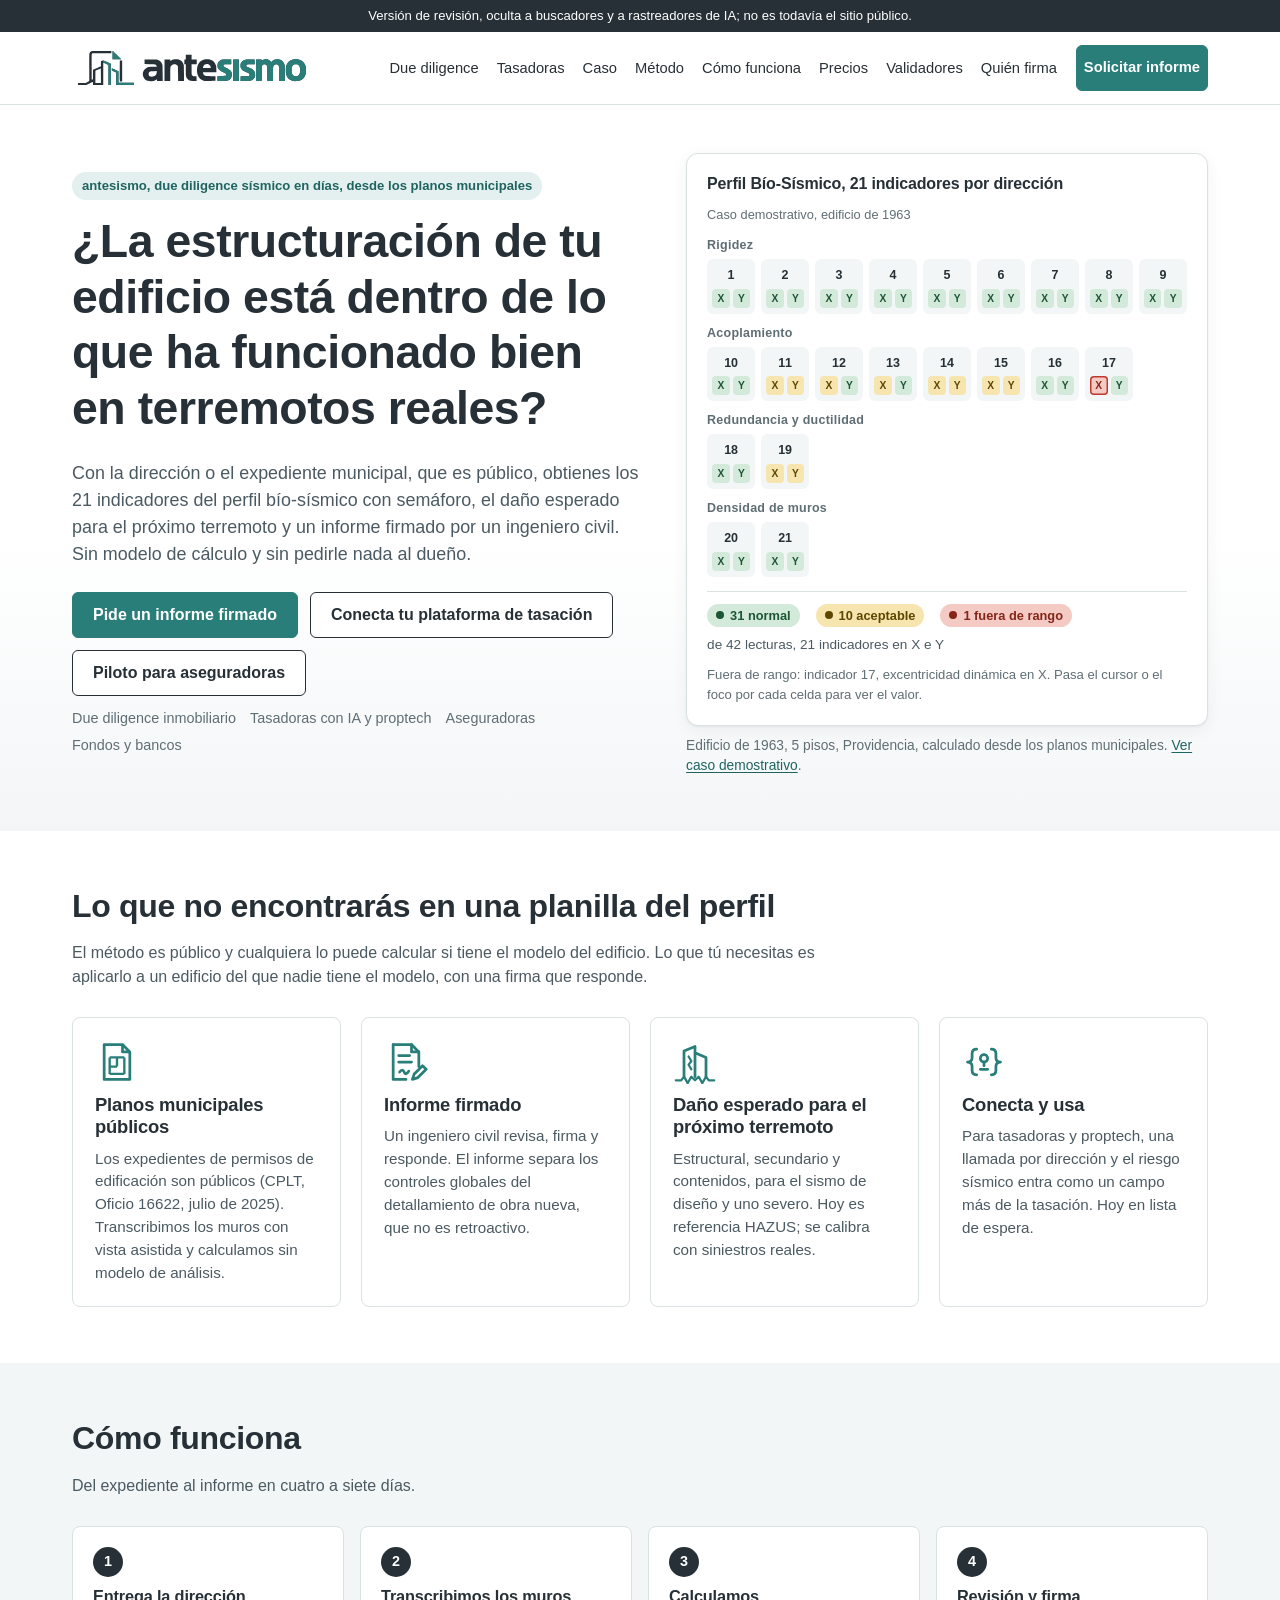
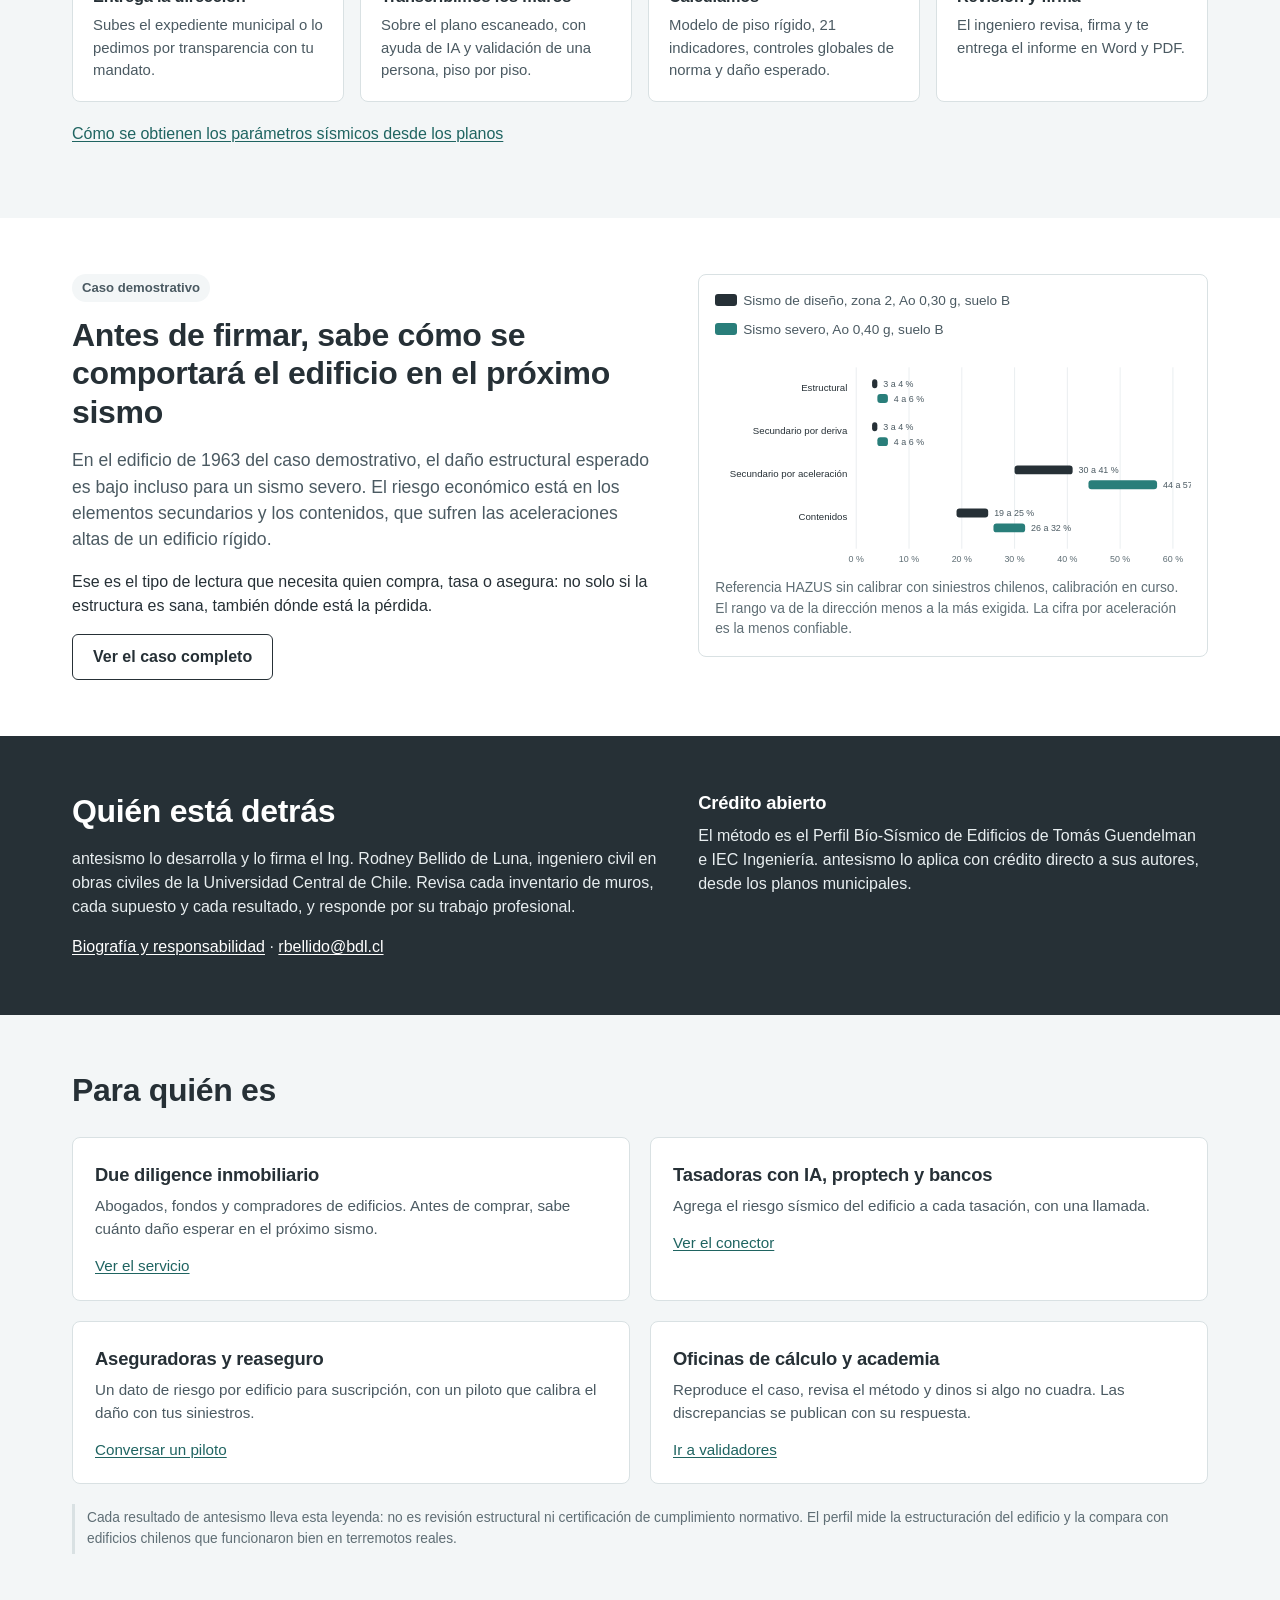
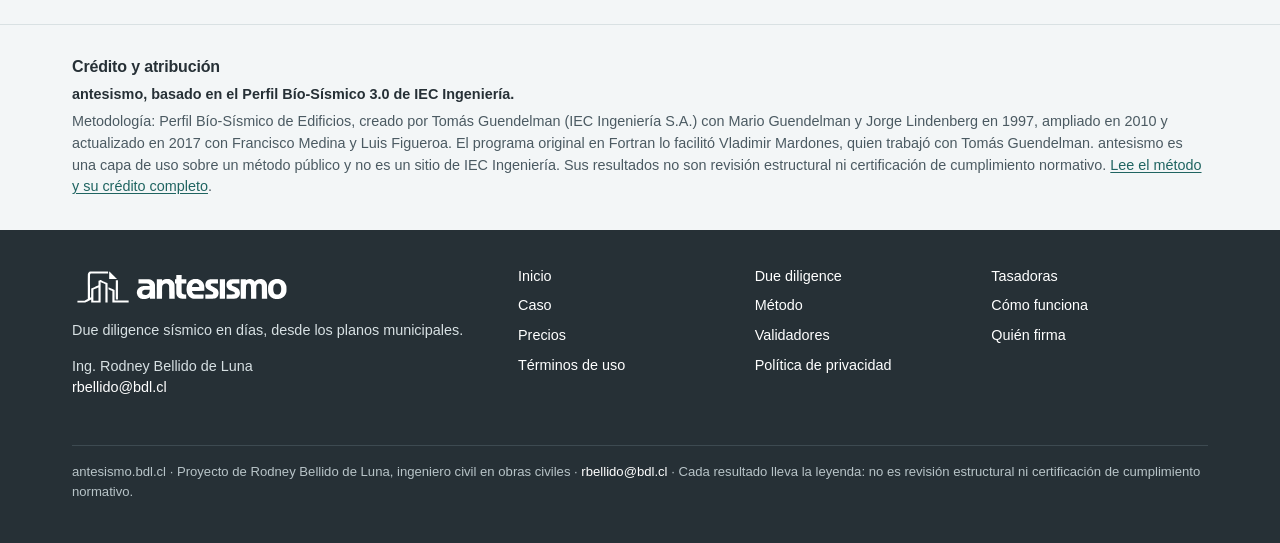
==== commit 29f83ef3: "Quién está detrás, correo de contacto, textos legales y bloqueo a buscadores e IA Página de biografí" ====
--- a/index.html
+++ b/index.html
@@ -5,7 +5,8 @@
 <meta name="viewport" content="width=device-width, initial-scale=1">
 <title>antesismo, due diligence sísmico en días, desde los planos municipales</title>
 <meta name="description" content="Con los planos de recepción municipal obtienes los 21 indicadores del perfil bío-sísmico, el daño esperado para el próximo terremoto y un informe firmado por un ingeniero civil. Sin modelo de cálculo.">
-<meta name="robots" content="noindex, nofollow">
+<meta name="robots" content="noindex, nofollow, noarchive, nosnippet, noimageindex, noai, noimageai">
+<meta name="googlebot" content="noindex, nofollow, noarchive, nosnippet, noimageindex, noai, noimageai">
 <link rel="canonical" href="https://antesismo.bdl.cl/">
 <meta name="theme-color" content="#263036">
 <link rel="icon" href="/favicon.ico" sizes="16x16 24x24 32x32 48x48 64x64 128x128 256x256">
@@ -14,11 +15,8 @@
 <link rel="apple-touch-icon" href="/apple-touch-icon.png" sizes="180x180">
 <link rel="mask-icon" href="/safari-pinned-tab.svg" color="#297e7a">
 <link rel="manifest" href="/site.webmanifest">
-<link rel="preconnect" href="https://fonts.googleapis.com">
-<link rel="preconnect" href="https://fonts.gstatic.com" crossorigin>
-<link rel="stylesheet" href="https://fonts.googleapis.com/css2?family=Inter:wght@400;600;700&display=swap">
 <link rel="stylesheet" href="/assets/marca/antesismo.css">
-<link rel="stylesheet" href="/assets/css/sitio.css?v=1.0.2">
+<link rel="stylesheet" href="/assets/css/sitio.css?v=1.1.0">
 <meta property="og:site_name" content="antesismo">
 <meta property="og:type" content="website">
 <meta property="og:locale" content="es_CL">
@@ -34,7 +32,7 @@
 </head>
 <body>
 <a class="salto" href="#contenido">Saltar al contenido</a>
-<div class="aviso-revision">Versión de revisión. Textos, precios y formularios en validación; no es todavía el sitio público.</div>
+<div class="aviso-revision">Versión de revisión, oculta a buscadores y a rastreadores de IA; no es todavía el sitio público.</div>
 <header class="encabezado">
 <div class="contenedor">
 <a class="marca-logo" href="/" aria-label="antesismo, inicio"><img src="/assets/marca/antesismo_isologo_horizontal_color.svg" alt="antesismo" width="240" height="46"></a>
@@ -43,11 +41,12 @@
 <nav class="nav" id="nav-principal" aria-label="Principal">
 <a href="/due-diligence/">Due diligence</a>
 <a href="/tasadoras/">Tasadoras</a>
-<a href="/caso/">Caso demostrativo</a>
+<a href="/caso/">Caso</a>
 <a href="/perfil-bio-sismico/">Método</a>
 <a href="/parametros-sismicos/">Cómo funciona</a>
 <a href="/precios/">Precios</a>
 <a href="/validadores/">Validadores</a>
+<a href="/quien-esta-detras/">Quién firma</a>
 <a class="boton" href="/due-diligence/#solicitar">Solicitar informe</a>
 </nav>
 </div>
@@ -126,6 +125,20 @@
 </div>
 </section>
 
+<section class="seccion oscura">
+<div class="contenedor dos-col">
+<div>
+<h2>Quién está detrás</h2>
+<p>antesismo lo desarrolla y lo firma el Ing. Rodney Bellido de Luna, ingeniero civil en obras civiles de la Universidad Central de Chile. Revisa cada inventario de muros, cada supuesto y cada resultado, y responde por su trabajo profesional.</p>
+<p class="mb-0"><a href="/quien-esta-detras/">Biografía y responsabilidad</a> · <a href="mailto:rbellido@bdl.cl">rbellido@bdl.cl</a></p>
+</div>
+<div>
+<h3>Crédito abierto</h3>
+<p class="mb-0">El método es el Perfil Bío-Sísmico de Edificios de Tomás Guendelman e IEC Ingeniería. antesismo lo aplica con crédito directo a sus autores, desde los planos municipales.</p>
+</div>
+</div>
+</section>
+
 <section class="seccion suave">
 <div class="contenedor">
 <div class="seccion-cabeza"><h2>Para quién es</h2></div>
@@ -151,23 +164,26 @@
 <div>
 <img src="/assets/marca/antesismo_isologo_horizontal_blanco.svg" alt="antesismo" width="220" height="42">
 <p>Due diligence sísmico en días, desde los planos municipales.</p>
+<p>Ing. Rodney Bellido de Luna<br><a href="mailto:rbellido@bdl.cl">rbellido@bdl.cl</a></p>
 </div>
 <nav aria-label="Pie de página">
 <a href="/">Inicio</a>
 <a href="/due-diligence/">Due diligence</a>
 <a href="/tasadoras/">Tasadoras</a>
-<a href="/caso/">Caso demostrativo</a>
+<a href="/caso/">Caso</a>
 <a href="/perfil-bio-sismico/">Método</a>
 <a href="/parametros-sismicos/">Cómo funciona</a>
 <a href="/precios/">Precios</a>
 <a href="/validadores/">Validadores</a>
-<a href="/legal/">Términos y privacidad</a>
+<a href="/quien-esta-detras/">Quién firma</a>
+<a href="/legal/#terminos">Términos de uso</a>
+<a href="/legal/#privacidad">Política de privacidad</a>
 </nav>
-<p class="final">antesismo.bdl.cl · Proyecto de Rodney Bellido de Luna, ingeniero civil en obras civiles · Cada resultado lleva la leyenda: no es revisión estructural ni certificación de cumplimiento normativo.</p>
+<p class="final">antesismo.bdl.cl · Proyecto de Rodney Bellido de Luna, ingeniero civil en obras civiles · <a href="mailto:rbellido@bdl.cl">rbellido@bdl.cl</a> · Cada resultado lleva la leyenda: no es revisión estructural ni certificación de cumplimiento normativo.</p>
 </div>
 </footer>
-<script src="/assets/js/sitio.js?v=1.0.2"></script>
-<script src="/assets/js/datos-caso.js?v=1.0.2"></script>
-<script src="/assets/js/perfil.js?v=1.0.2"></script>
+<script src="/assets/js/sitio.js?v=1.1.0"></script>
+<script src="/assets/js/datos-caso.js?v=1.1.0"></script>
+<script src="/assets/js/perfil.js?v=1.1.0"></script>
 </body>
 </html>
--- a/assets/css/sitio.css
+++ b/assets/css/sitio.css
@@ -294,6 +294,18 @@
 .estado-proyecto ul { margin: 0; padding-left: 18px; color: var(--texto-2); font-size: .93rem; }
 .estado-proyecto li { margin-bottom: 8px; }
 
+/* Documentos legales */
+.documento { max-width: 860px; }
+.documento h2 { margin-bottom: 18px; }
+.documento h3 { margin-top: 28px; font-size: 1.08rem; }
+.documento p, .documento li { color: var(--texto-2); }
+.documento ul { padding-left: 20px; margin: 0 0 1em; }
+.documento li { margin-bottom: 8px; }
+.documento table { font-size: .9rem; }
+.indice { display: flex; flex-wrap: wrap; gap: 8px; margin-top: 8px; }
+.indice a { background: #fff; border: 1px solid var(--borde); border-radius: 999px; padding: 6px 14px; font-size: .9rem; text-decoration: none; color: var(--grafito); }
+.indice a:hover { border-color: var(--verde); color: var(--verde-osc); }
+
 /* Utilidades */
 .mt-0 { margin-top: 0; } .mb-0 { margin-bottom: 0; }
 .centro { text-align: center; }
